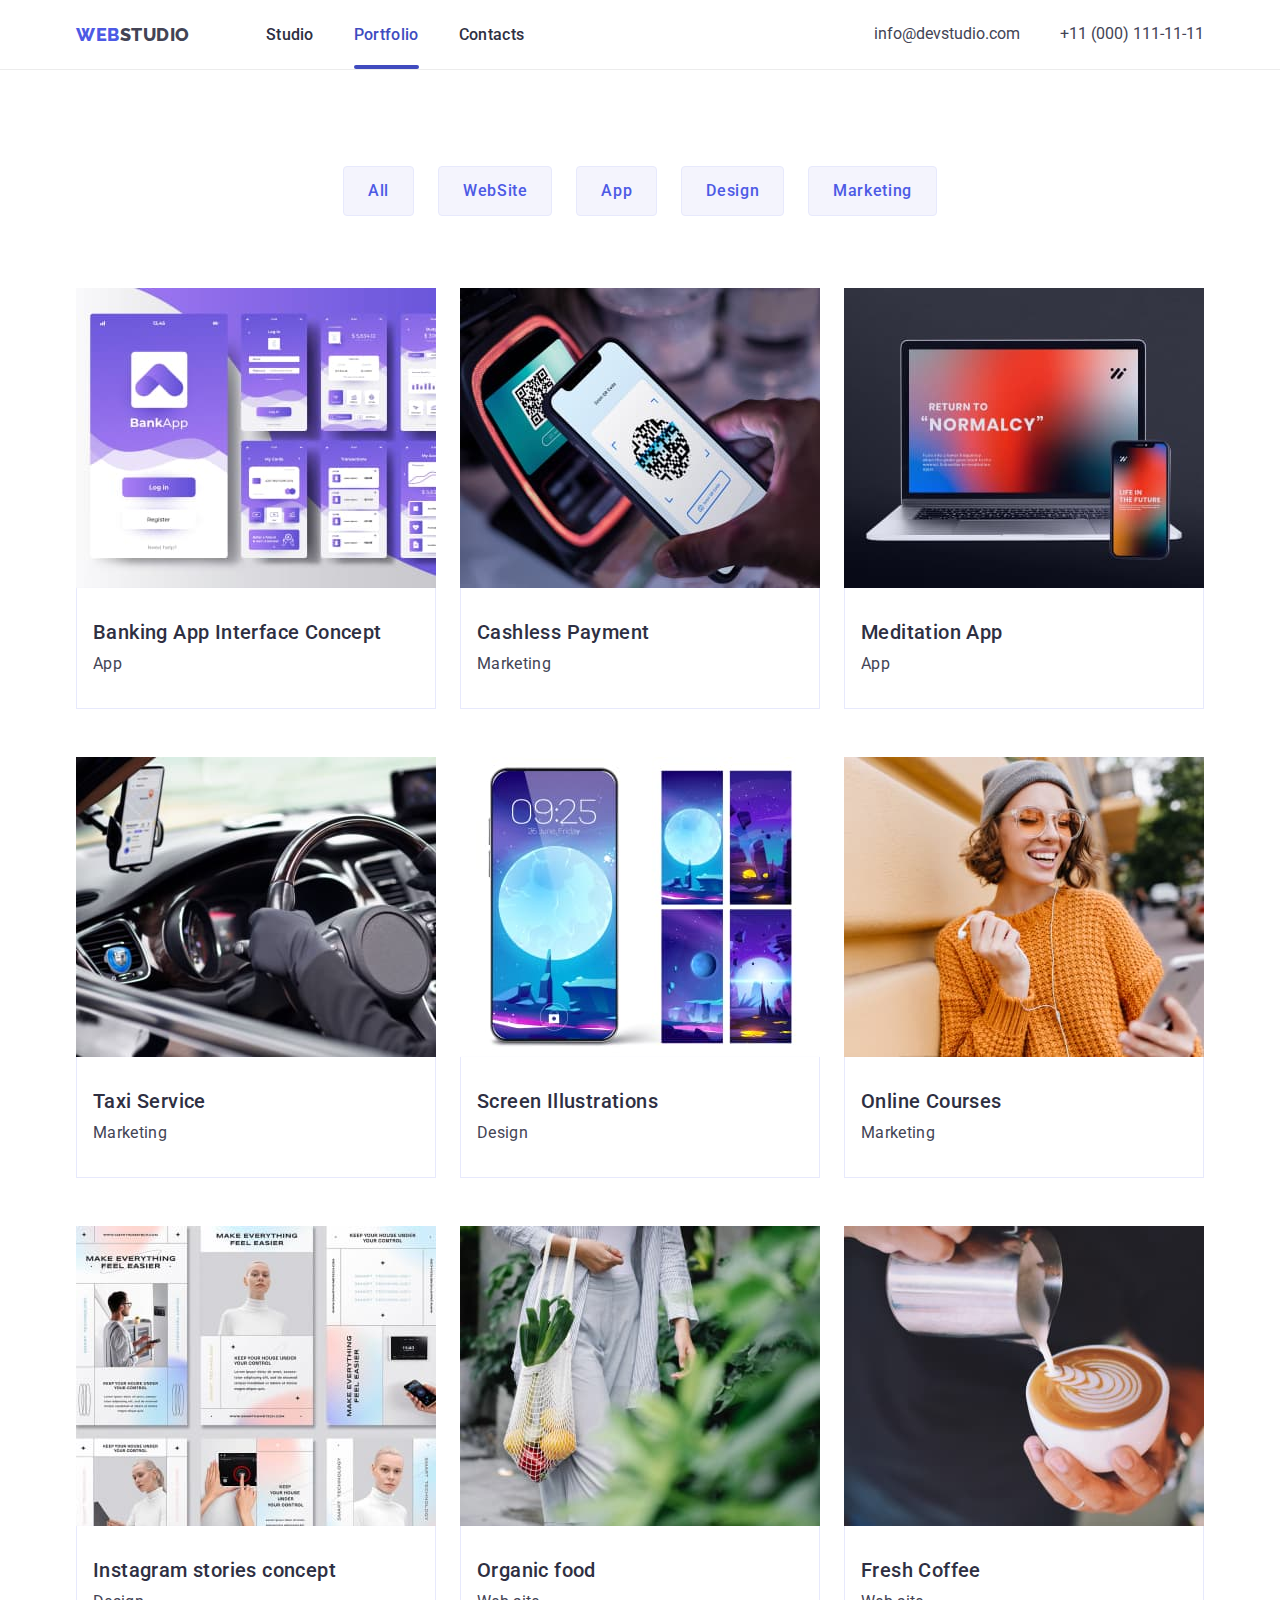
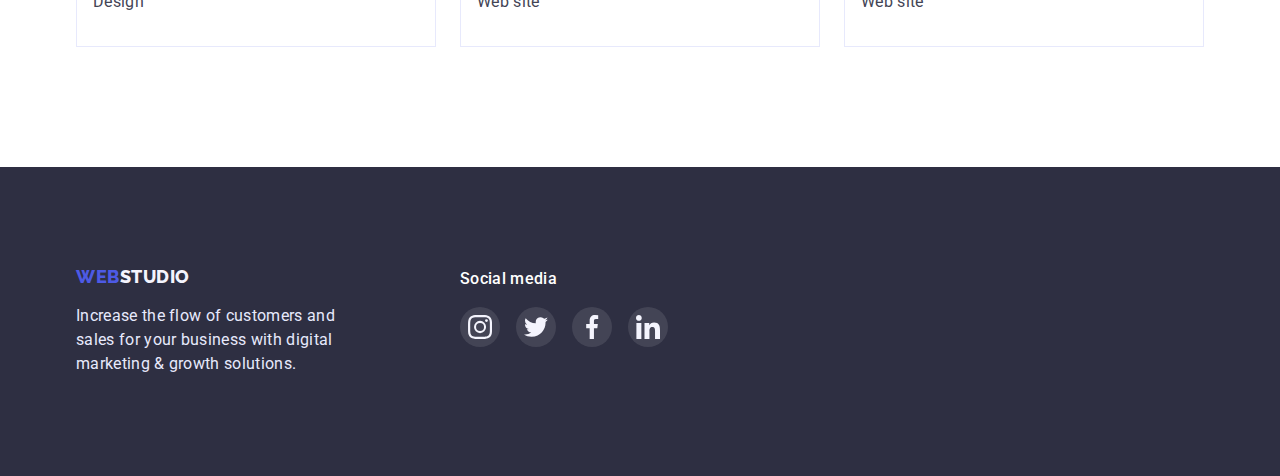
==== portfolio.html @ 92ae7d15 "first commit" ====
<!DOCTYPE html>
<html lang="en">
  <head>
    <meta charset="UTF-8" />
    <meta http-equiv="X-UA-Compatible" content="IE=edge" />
    <meta name="viewport" content="width=device-width, initial-scale=1.0" />
    <title>Portfolio</title>
    <link
      href="https://fonts.googleapis.com/css2?family=Raleway:wght@800&family=Roboto:wght@400;500;700;900&display=swap"
      rel="stylesheet"
    />
    <link
      rel="stylesheet"
      href="https://cdnjs.cloudflare.com/ajax/libs/modern-normalize/1.1.0/modern-normalize.min.css"
    />
    <link rel="stylesheet" href="./css/styles.css" />
  </head>

  <body>
    <!-- Header section -->
    <header class="header">
      <div class="container">
        <div class="container-header">
          <a class="logo" href="./index.html">
            <span class="logo-accent">Web</span>Studio</a
          >
          <nav>
            <ul class="site-nav">
              <li class="item">
                <a href="./index.html" class="nav-link">Studio</a>
              </li>
              <li class="item">
                <a href="./portfolio.html" class="nav-link current"
                  >Portfolio</a
                >
              </li>
              <li class="item">
                <a href="" class="nav-link">Contacts</a>
              </li>
            </ul>
          </nav>
          <address class="address">
            <ul class="address-list">
              <li class="item">
                <a href="mailto:info@devstudio.com" class="address-link"
                  >info@devstudio.com</a
                >
              </li>
              <li class="item">
                <a href="tel:+110001111111" class="address-link"
                  >+11 (000) 111-11-11</a
                >
              </li>
            </ul>
          </address>
        </div>
      </div>
    </header>
    <!-- Main content of the site -->
    <main>
      <section class="section-portfolio">
        <div class="container">
          <h1 class="visually-hidden">List of our projects</h1>
          <ul class="btn-list">
            <li class="btn-item"><button class="button">All</button></li>
            <li class="btn-item">
              <button class="button">WebSite</button>
            </li>
            <li class="btn-item"><button class="button">App</button></li>
            <li class="btn-item">
              <button class="button">Design</button>
            </li>
            <li class="btn-item">
              <button class="button">Marketing</button>
            </li>
          </ul>
          <ul class="card-set">
            <li class="card-item">
              <a href="" class="card-item-link">
                <div class="team-list-img-wrapper">
                  <img
                    src="./images/banking-img.jpg"
                    alt="banking app interface"
                    width="360"
                    height="300"
                  />
                  <p class="overlay"></p>
                </div>
                <div class="card-container">
                  <h2 class="projects-header">Banking App Interface Concept</h2>
                  <p class="projects-text">App</p>
                </div>
              </a>
            </li>
            <li class="card-item">
              <a href="" class="card-item-link">
                <div class="team-list-img-wrapper">
                  <img
                    src="./images/cashless-img.jpg"
                    alt="cashless payment"
                    width="360"
                    height="300"
                  />
                  <p class="overlay"></p>
                </div>

                <div class="card-container">
                  <h2 class="projects-header">Cashless Payment</h2>
                  <p class="projects-text">Marketing</p>
                </div>
              </a>
            </li>
            <li class="card-item">
              <a href="" class="card-item-link">
                <div class="team-list-img-wrapper">
                  <img
                    src="./images/meditation-img.jpg"
                    alt="meditation app"
                    width="360"
                    height="300"
                  />
                  <p class="overlay"></p>
                </div>

                <div class="card-container">
                  <h2 class="projects-header">Meditation App</h2>
                  <p class="projects-text">App</p>
                </div>
              </a>
            </li>
            <li class="card-item">
              <a href="" class="card-item-link">
                <div class="team-list-img-wrapper">
                  <img
                    src="./images/taxi-img.jpg"
                    alt="taxi service"
                    width="360"
                    height="300"
                  />
                  <p class="overlay"></p>
                </div>

                <div class="card-container">
                  <h2 class="projects-header">Taxi Service</h2>
                  <p class="projects-text">Marketing</p>
                </div>
              </a>
            </li>
            <li class="card-item">
              <a href="" class="card-item-link">
                <div class="team-list-img-wrapper">
                  <img
                    src="./images/screen-img.jpg"
                    alt="screen illustrations"
                    width="360"
                    height="300"
                  />
                  <p class="overlay"></p>
                </div>

                <div class="card-container">
                  <h2 class="projects-header">Screen Illustrations</h2>
                  <p class="projects-text">Design</p>
                </div>
              </a>
            </li>
            <li class="card-item">
              <a href="" class="card-item-link">
                <div class="team-list-img-wrapper">
                  <img
                    src="./images/online-img.jpg"
                    alt="online courses"
                    width="360"
                    height="300"
                  />
                  <p class="overlay"></p>
                </div>

                <div class="card-container">
                  <h2 class="projects-header">Online Courses</h2>
                  <p class="projects-text">Marketing</p>
                </div>
              </a>
            </li>
            <li class="card-item">
              <a href="" class="card-item-link">
                <div class="team-list-img-wrapper">
                  <img
                    src="./images/instagram-img.jpg"
                    alt="instagram stories"
                    width="360"
                    height="300"
                  />
                  <p class="overlay"></p>
                </div>

                <div class="card-container">
                  <h2 class="projects-header">Instagram stories concept</h2>
                  <p class="projects-text">Design</p>
                </div>
              </a>
            </li>
            <li class="card-item">
              <a href="" class="card-item-link">
                <div class="team-list-img-wrapper">
                  <img
                    src="./images/organic-img.jpg"
                    alt="organic food"
                    width="360"
                    height="300"
                  />
                  <p class="overlay"></p>
                </div>

                <div class="card-container">
                  <h2 class="projects-header">Organic food</h2>
                  <p class="projects-text">Web site</p>
                </div>
              </a>
            </li>
            <li class="card-item">
              <a href="" class="card-item-link">
                <div class="team-list-img-wrapper">
                  <img
                    src="./images/fresh-img.jpg"
                    alt="fresh coffee"
                    width="360"
                    height="300"
                  />
                  <p class="overlay"></p>
                </div>
                <div class="card-container">
                  <h2 class="projects-header">Fresh Coffee</h2>
                  <p class="projects-text">Web site</p>
                </div>
              </a>
            </li>
          </ul>
        </div>
      </section>
    </main>
    <!-- Footer area -->
    <footer class="footer">
      <div class="footer-container">
        <div class="logo-container">
          <a class="footer-logo" href="./index.html">
            <span class="logo-accent">Web</span>Studio</a
          >
          <p class="footer-text">
            Increase the flow of customers and sales for your business with
            digital marketing & growth solutions.
          </p>
        </div>
        <div class="footer-social">
          <p class="social-title">Social media</p>
          <ul class="social-icons">
            <li class="social-item">
              <a href="" class="social-link" aria-label="instagram icon"
                ><svg class="social-icon" width="24" height="24">
                  <use
                    href="./images/symbol-defs.svg#icon-instagram-small"
                  ></use></svg
              ></a>
            </li>
            <li class="social-item">
              <a href="" class="social-link" aria-label="twitter icon"
                ><svg class="social-icon" width="24" height="24">
                  <use
                    href="./images/symbol-defs.svg#icon-twitter-small"
                  ></use></svg
              ></a>
            </li>
            <li class="social-item">
              <a href="" class="social-link" aria-label="facebook icon"
                ><svg class="social-icon" width="24" height="24">
                  <use
                    href="./images/symbol-defs.svg#icon-facebook-small"
                  ></use></svg
              ></a>
            </li>
            <li class="social-item">
              <a href="" class="social-link" aria-label="linkedin icon"
                ><svg class="social-icon" width="24" height="24">
                  <use
                    href="./images/symbol-defs.svg#icon-linkedin-small"
                  ></use></svg
              ></a>
            </li>
          </ul>
        </div>
      </div>
    </footer>
  </body>
</html>
---- css/styles.css ----
:root {
  --primary-bg-color: #ffffff;
  --secondary-bg-color: #4d5ae5;
  --color-main-text: #434455;
  --color-secondary-text: #2e2f42;
  --accent: #404bbf;
  --color-bg-team: #f5f4fd;
  --color-footer-logo: #f4f4fd;
  --color-footer-text: #e7e9fc;
  --border-customers-color: #8e8f99;
  --customers-logo-color: #afb1b8;
  --transition-duration-and-func: 250ms cubic-bezier(0.4, 0, 0.2, 1);
}

/* General formatting */

body {
  background-color: var(--primary-bg-color);
  color: var(--color-main-text);
  font-family: "Roboto", sans-serif;
  font-style: normal;
  font-size: 16px;
}

ul,
ol {
  list-style: none;
  padding: 0;
  margin: 0;
}

a {
  text-decoration: none;
}

button {
  cursor: pointer;
}

.container {
  margin-right: auto;
  margin-left: auto;
  width: 1158px;
  padding-left: 15px;
  padding-right: 15px;
}

/* Logo */
.logo {
  margin-right: 76px;

  color: var(--color-main-text);
  font-family: "Raleway", sans-serif;
  font-weight: 800;
  font-size: 18px;
  line-height: 1.33;
  letter-spacing: 0.03em;
  text-transform: uppercase;
}

.logo-accent {
  color: var(--secondary-bg-color);
}

/* Header */

.header {
  border-bottom: 1px solid #ececec;
}

.container-header {
  display: flex;
  align-items: center;
}

/* Nav */

.site-nav {
  display: flex;
}

.site-nav .item:not(:first-child) {
  margin-left: 40px;
}

.nav-link {
  display: block;
  padding-top: 24px;
  padding-bottom: 24px;

  color: var(--color-secondary-text);
  font-weight: 500;
  line-height: 1.33;
  letter-spacing: 0.02em;
}

.nav-link:hover,
.nav-link:focus {
  color: var(--accent);
  transition: color 250ms var(--animation-timing-function);
}

.nav-link.current {
  color: var(--accent);
  position: relative;
}

.nav-link.current::after {
  content: "";
  position: absolute;
  display: block;
  bottom: 0;

  width: 100%;
  height: 4px;
  border-radius: 2px;
  background-color: var(--accent);
}

.address {
  margin-left: auto;
}

.address-list {
  display: flex;
}

.address-list .item + .item {
  margin-left: 40px;
}

.address-link {
  font-style: normal;
  color: var(--color-main-text);
}
.address-link:hover,
.address-link:focus {
  color: var(--accent);
  transition: color var(--transition-duration-and-func);
}

/* Section hero */
.hero {
  padding: 188px 0;
  margin-right: auto;
  margin-left: auto;
  text-align: center;
  max-width: 1440px;
  background-position: center;
  background-size: cover;
  background-image: linear-gradient(
      rgba(46, 47, 66, 0.7),
      rgba(46, 47, 66, 0.7)
    ),
    url(../images/people-office.jpg);
}

.hero-header {
  margin-top: 0;
  margin-bottom: 48px;
  margin-left: auto;
  margin-right: auto;
  width: 496px;
  font-weight: 700;
  font-size: 56px;
  line-height: 1.07;
  text-align: center;
  letter-spacing: 0.02em;
  color: var(--primary-bg-color);
}

.btn {
  border: none;
  border-radius: 4px;
  width: 169px;
  height: 56px;

  box-shadow: 0px 4px 4px rgba(0, 0, 0, 0.15);
  background-color: var(--secondary-bg-color);
  color: var(--primary-bg-color);

  font-family: "Roboto", sans-serif;
  font-weight: 500;
  font-size: 16px;
  line-height: 1.33;
  letter-spacing: 0.04em;
}

.btn:hover,
.btn:focus {
  background-color: var(--accent);
  transition: background-color var(--transition-duration-and-func);
}

/* Our advantages section style */
.advantages {
  padding-top: 120px;
}

.visually-hidden {
  position: absolute;
  white-space: nowrap;
  width: 1px;
  height: 1px;
  overflow: hidden;
  border: 0;
  padding: 0;
  clip: rect(0 0 0 0);
  clip-path: inset(50%);
  margin: -1px;
}

.advantages-list {
  display: flex;
}

.advantages-list > .item {
  flex-basis: calc((100% - 72px) / 4);
  display: flex;
  flex-direction: column;
}

.icons {
  display: flex;
  justify-content: center;
  padding-top: 24px;
  padding-bottom: 24px;
  border-radius: 4px;
  background-color: var(--color-footer-logo);
}

.advantages-sprite {
  width: 64px;
  height: 64px;
}

.subtitle-advantages {
  margin-top: 8px;
  margin-bottom: 8px;
  font-weight: 500;
  font-size: 20px;
  line-height: 1.2;
  letter-spacing: 0.02em;
  color: var(--color-secondary-text);
}

.text-advantages {
  margin: 0;
  line-height: 1.5;
  letter-spacing: 0.02em;
}

.advantages-list .item + .item {
  margin-left: 24px;
}

/* Section what are we doing */

.occupation {
  padding-top: 120px;
  padding-bottom: 120px;
}

.gallery-title {
  margin-top: 0;
  margin-bottom: 72px;

  font-weight: 700;
  font-size: 36px;
  line-height: 1.11;
  color: var(--color-secondary-text);
  text-align: center;
  text-transform: capitalize;
}

img {
  display: block;
  max-width: 100%;
  height: auto;
}

.occupation-list {
  display: flex;
}

.occupation-list .item + .item {
  margin-left: 24px;
}

/* Section our team  */
.team {
  padding-top: 120px;
  padding-bottom: 120px;
  background-color: var(--color-bg-team);
}

.title-section {
  margin-top: 0;
  margin-bottom: 72px;

  font-weight: 700;
  font-size: 36px;
  line-height: 1.11;
  letter-spacing: 0.02em;
  text-align: center;
  text-transform: capitalize;
  color: var(--color-secondary-text);
}

.team-list {
  display: flex;
}

.team-link {
  padding-bottom: 32px;
  border-radius: 0px 0px 4px 4px;
  background-color: var(--primary-bg-color);
  box-shadow: 0px 1px 6px rgba(46, 47, 66, 0.08),
    0px 1px 1px rgba(46, 47, 66, 0.16), 0px 2px 1px rgba(46, 47, 66, 0.08);
}

.team-link:not(:last-child) {
  margin-right: 24px;
}

.subtitle-team {
  margin-top: 32px;
  margin-bottom: 8px;
  font-weight: 500;
  font-size: 20px;
  line-height: 1.2;
  letter-spacing: 0.02em;
  text-align: center;
  color: var(--color-secondary-text);
}

.text-team {
  margin-top: 0;
  margin-bottom: 0;
  text-align: center;
  line-height: 1.5;
  letter-spacing: 0.02em;
}

/* social links list */

.social-links {
  display: flex;
  justify-content: center;
  margin-top: 8px;
}

.social-links .link {
  display: flex;
  align-items: center;
  justify-content: center;
  width: 40px;
  height: 40px;
  border-radius: 50%;
  background-repeat: no-repeat;
  background-position: center;
  background-color: var(--secondary-bg-color);
}

.social-links > li {
  margin-right: 24px;
}

.social-links > li:last-child {
  margin-right: 0;
}

.social-links .link:hover,
.social-links .link:focus {
  background-color: var(--accent);
  transition: background-color var(--transition-duration-and-func);
}

/* customers */

.customers {
  padding-top: 130px;
  padding-bottom: 120px;
}

.customers-list {
  display: flex;
}

.customers-image {
  display: flex;
}

.customers-image:not(:last-child) {
  margin-right: 24px;
}

.customers-link {
  display: flex;
  justify-content: center;
  align-items: center;
  fill: var(--customers-logo-color);
  width: 168px;
  height: 88px;
  border: 1px solid var(--border-customers-color);
  border-radius: 4px;
}

.customer-logo {
  fill: #afb1b8;
}

.customers-list .customers-link:hover,
.customers-list .customers-link:focus {
  fill: var(--accent);
  border-color: var(--accent);
  cursor: pointer;
  transition: fill var(--transition-duration-and-func),
    border-color var(--transition-duration-and-func);
}

/* Footer */
.footer {
  padding-top: 100px;
  padding-bottom: 100px;
  background-color: var(--color-secondary-text);
}

.footer-container {
  display: flex;
  width: 1158px;
  margin-right: auto;
  margin-left: auto;
  padding-left: 15px;
  padding-right: 15px;
}

.logo-container {
  display: flex;
  flex-direction: column;
}
.footer-logo {
  margin-bottom: 16px;
  color: var(--color-footer-logo);
  font-family: "Raleway", sans-serif;
  font-style: normal;
  font-weight: 800;
  font-size: 18px;
  line-height: 1.16;
  align-items: center;
  letter-spacing: 0.03em;
  text-transform: uppercase;
}

.footer-text {
  margin-top: 0;
  margin-bottom: 0;
  width: 264px;
  color: var(--color-footer-text);
  line-height: 1.5;
  letter-spacing: 0.02em;
}

.footer-social {
  margin-left: 120px;
  width: 208px;
}

.social-title {
  margin-top: 0;
  margin-bottom: 16px;
  font-weight: 500;
  line-height: 1.5;
  letter-spacing: 0.02em;
  color: var(--primary-bg-color);
}

.social-icons {
  display: flex;
}

.social-item {
  display: flex;
}

.social-link {
  display: flex;
  align-items: center;
  justify-content: center;
  width: 40px;
  height: 40px;
  border-radius: 50%;
  background-repeat: no-repeat;
  background-position: center;
  background-color: rgba(255, 255, 255, 0.1);
}

.social-icons .social-link:hover,
.social-icons .social-link:focus {
  background-color: #31d0aa;
  transition: background-color var(--transition-duration-and-func);
}

.social-item:not(:last-child) {
  margin-right: 16px;
}

/* modal window */

.backdrop {
  position: fixed;
  top: 0;
  z-index: 100;
  width: 100%;
  height: 100%;
  background-color: rgba(46, 47, 66, 0.4);

  transition: opacity var(--transition-duration-and-func),
    visibility var(--transition-duration-and-func);
}

.modal {
  position: absolute;
  top: 50%;
  left: 50%;
  transform: translate(-50%, -50%);
  width: 408px;
  height: 576px;
  background-color: #fcfcfc;
  box-shadow: 0px 1px 1px rgba(0, 0, 0, 0.14), 0px 1px 3px rgba(0, 0, 0, 0.12),
    0px 2px 1px rgba(0, 0, 0, 0.2);
  border-radius: 4px;
}

.backdrop.is-hidden {
  opacity: 0;
  visibility: hidden;
  pointer-events: none;
}

.modal-close-btn {
  position: absolute;
  top: 24px;
  right: 24px;
  display: flex;
  align-items: center;
  justify-content: center;
  width: 24px;
  height: 24px;
  border-radius: 50%;
  padding: 0;
  transition: border-color var(--transition-duration-and-func);
  background-color: var(--color-footer-text);
  border: 1px solid rgba(0, 0, 0, 0.1);
}

.modal-close-btn:hover,
.modal-close-btn:focus {
  border-color: var(--accent);
}

.modal-close-btn-icon {
  transition: fill var(--transition-duration-and-func);
}

.modal-close-btn:hover .modal-close-btn-icon,
.modal-close-btn:focus .modal-close-btn-icon {
  fill: var(--accent);
}

/* Portfolio.html */

/* Main content of the site */
.section-portfolio {
  padding-top: 96px;
  padding-bottom: 120px;
}

.btn-list {
  display: flex;
  justify-content: center;
  flex-wrap: nowrap;
  margin-bottom: 72px;
}

.button {
  padding: 12px 24px;
  color: var(--secondary-bg-color);
  background-color: #f4f4fd;
  border: 1px solid #e7e9fc;
  border-radius: 4px;

  font-family: "Roboto", sans-serif;
  font-weight: 500;
  font-size: 16px;
  line-height: 1.5;
  letter-spacing: 0.04em;
  text-align: center;
  background-color: var(--color-footer-logo);
}

.btn-item:not(:last-child) {
  margin-right: 24px;
}

.button:hover,
.button:focus {
  background-color: var(--accent);
  color: var(--primary-bg-color);
  border-color: transparent;
  box-shadow: 0px 3px 1px rgba(0, 0, 0, 0.1), 0px 2px 1px rgba(0, 0, 0, 0.08),
    0px 2px 2px rgba(0, 0, 0, 0.12);
  transition: background-color var(--transition-duration-and-func),
    color var(--transition-duration-and-func),
    border-color var(--transition-duration-and-func),
    box-shadow var(--transition-duration-and-func);
}

.card-set {
  display: flex;
  flex-wrap: wrap;
}

.card-item {
  flex-basis: calc((100% - 48px) / 3);
}

.card-item:not(:nth-child(3n)) {
  margin-right: 24px;
}

.card-item:not(:nth-last-child(-n + 3)) {
  margin-bottom: 48px;
}

.card-item-link {
  display: block;
}

.team-list-img-wrapper {
  position: relative;
  overflow: hidden;
}

.overlay {
  display: inline-block;
  position: absolute;
  left: 0;
  top: 0;
  margin: 0;
  content: "";
  width: 100%;
  height: 100%;
  overflow: auto;
  transform: translate(0, 100%);
  transition: transform var(--transition-duration-and-func);
  background-color: var(--secondary-bg-color);
  background-blend-mode: soft-light;
  mix-blend-mode: normal;
}

.card-item-link:hover .overlay,
.card-item-link:focus .overlay {
  transform: translate(0, 0);
}

.card-item-link:hover,
.card-item-link:focus {
  box-shadow: 0px 1px 6px rgba(46, 47, 66, 0.08),
    0px 1px 1px rgba(46, 47, 66, 0.16), 0px 2px 1px rgba(46, 47, 66, 0.08);
  transition: box-shadow var(--transition-duration-and-func);
}

.card-container {
  padding-top: 32px;
  padding-bottom: 32px;
  padding-left: 16px;
  border-left: 1px solid #e7e9fc;
  border-bottom: 1px solid #e7e9fc;
  border-right: 1px solid #e7e9fc;
}

.projects-header {
  margin-bottom: 8px;
  margin-top: 0;
  font-weight: 500;
  font-size: 20px;
  line-height: 1.2;
  letter-spacing: 0.02em;
  color: var(--color-secondary-text);
}

.projects-text {
  margin: 0;
  line-height: 1.5;
  letter-spacing: 0.02em;
  color: var(--color-main-text);
}
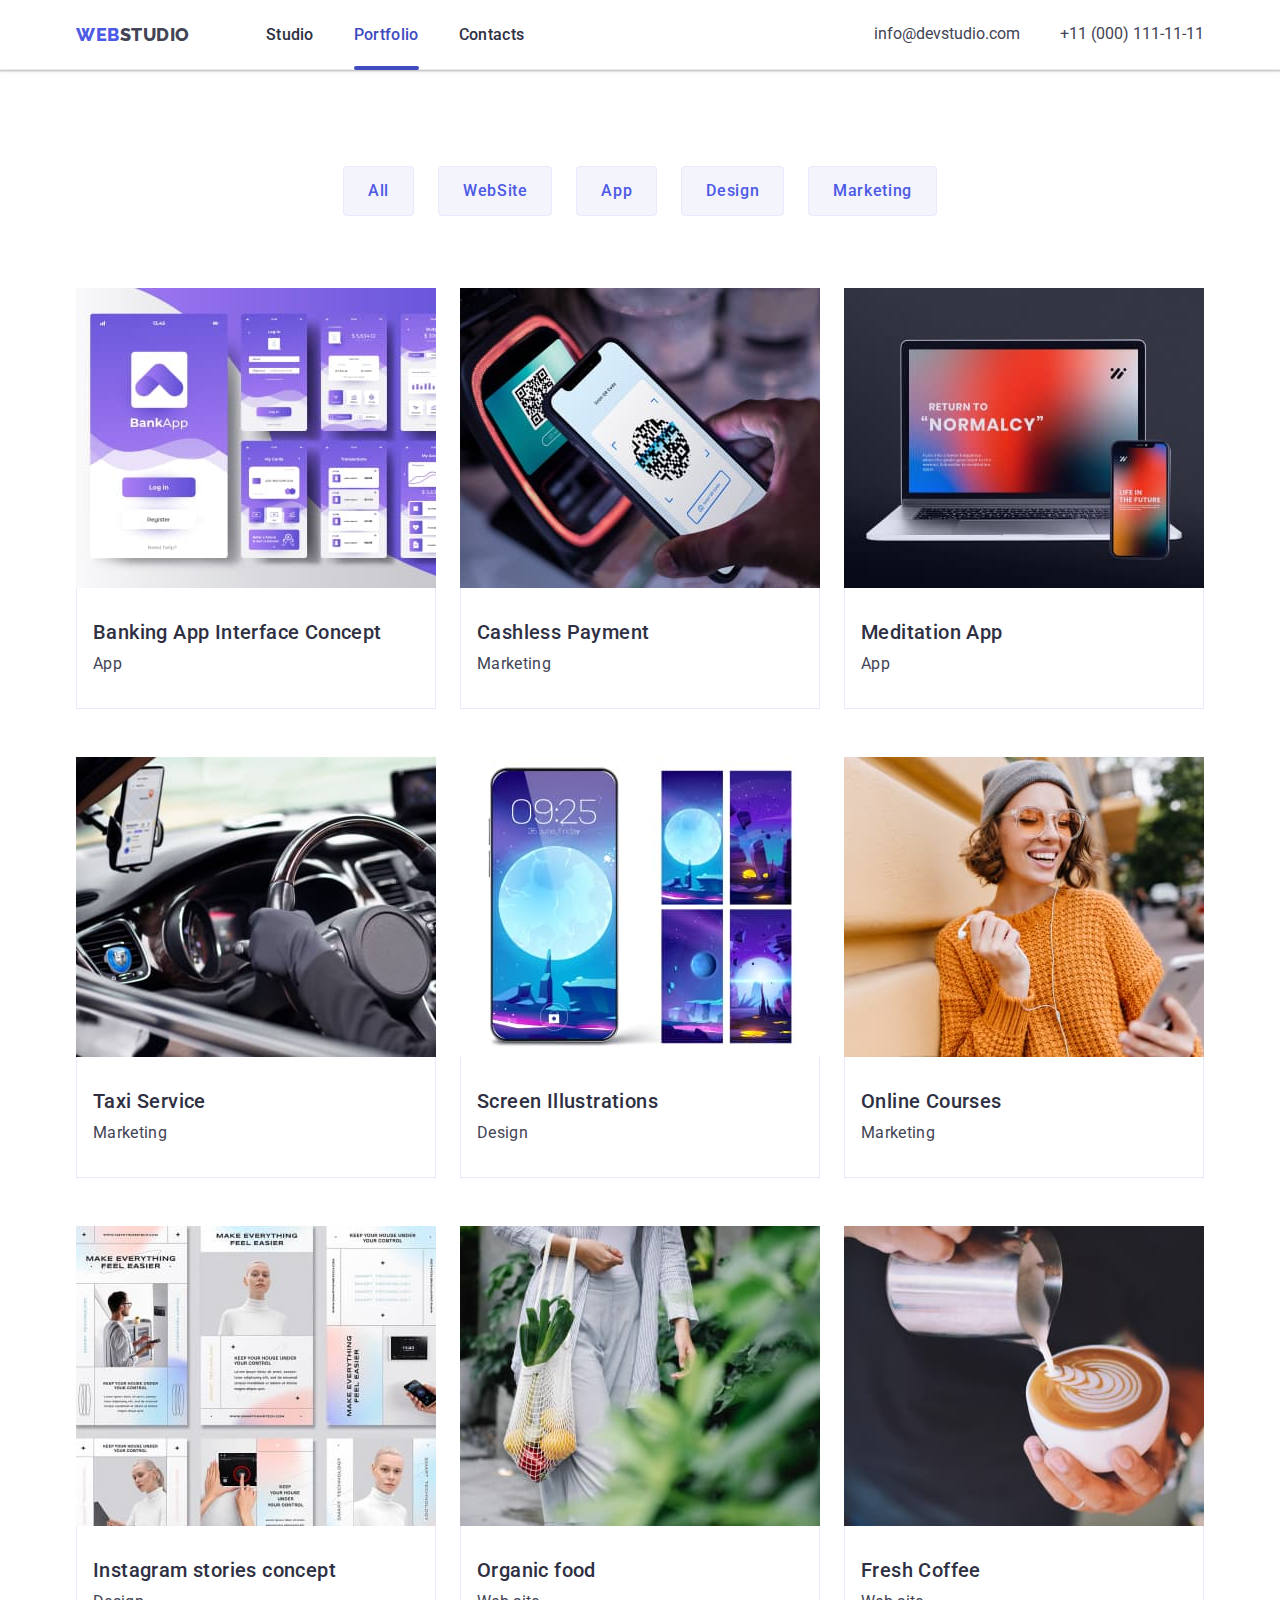
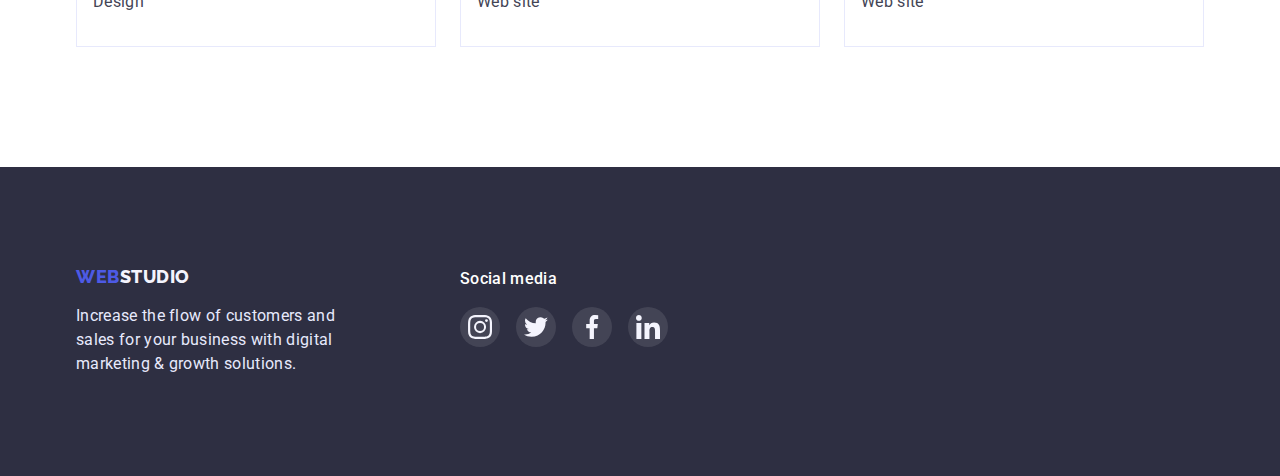
==== commit 0698b4c9: "fixed" ====
--- a/portfolio.html
+++ b/portfolio.html
@@ -84,7 +84,11 @@
                     width="360"
                     height="300"
                   />
-                  <p class="overlay"></p>
+                  <p class="overlay">
+                    14 Stylish and User-Friendly App Design Concepts · Task
+                    Manager App · Calorie Tracker App · Exotic Fruit Ecommerce
+                    App · Cloud Storage App
+                  </p>
                 </div>
                 <div class="card-container">
                   <h2 class="projects-header">Banking App Interface Concept</h2>
@@ -101,7 +105,11 @@
                     width="360"
                     height="300"
                   />
-                  <p class="overlay"></p>
+                  <p class="overlay">
+                    14 Stylish and User-Friendly App Design Concepts · Task
+                    Manager App · Calorie Tracker App · Exotic Fruit Ecommerce
+                    App · Cloud Storage App
+                  </p>
                 </div>
 
                 <div class="card-container">
@@ -119,7 +127,11 @@
                     width="360"
                     height="300"
                   />
-                  <p class="overlay"></p>
+                  <p class="overlay">
+                    14 Stylish and User-Friendly App Design Concepts · Task
+                    Manager App · Calorie Tracker App · Exotic Fruit Ecommerce
+                    App · Cloud Storage App
+                  </p>
                 </div>
 
                 <div class="card-container">
@@ -137,7 +149,11 @@
                     width="360"
                     height="300"
                   />
-                  <p class="overlay"></p>
+                  <p class="overlay">
+                    14 Stylish and User-Friendly App Design Concepts · Task
+                    Manager App · Calorie Tracker App · Exotic Fruit Ecommerce
+                    App · Cloud Storage App
+                  </p>
                 </div>
 
                 <div class="card-container">
@@ -155,7 +171,11 @@
                     width="360"
                     height="300"
                   />
-                  <p class="overlay"></p>
+                  <p class="overlay">
+                    14 Stylish and User-Friendly App Design Concepts · Task
+                    Manager App · Calorie Tracker App · Exotic Fruit Ecommerce
+                    App · Cloud Storage App
+                  </p>
                 </div>
 
                 <div class="card-container">
@@ -173,7 +193,11 @@
                     width="360"
                     height="300"
                   />
-                  <p class="overlay"></p>
+                  <p class="overlay">
+                    14 Stylish and User-Friendly App Design Concepts · Task
+                    Manager App · Calorie Tracker App · Exotic Fruit Ecommerce
+                    App · Cloud Storage App
+                  </p>
                 </div>
 
                 <div class="card-container">
@@ -191,7 +215,11 @@
                     width="360"
                     height="300"
                   />
-                  <p class="overlay"></p>
+                  <p class="overlay">
+                    14 Stylish and User-Friendly App Design Concepts · Task
+                    Manager App · Calorie Tracker App · Exotic Fruit Ecommerce
+                    App · Cloud Storage App
+                  </p>
                 </div>
 
                 <div class="card-container">
@@ -209,7 +237,11 @@
                     width="360"
                     height="300"
                   />
-                  <p class="overlay"></p>
+                  <p class="overlay">
+                    14 Stylish and User-Friendly App Design Concepts · Task
+                    Manager App · Calorie Tracker App · Exotic Fruit Ecommerce
+                    App · Cloud Storage App
+                  </p>
                 </div>
 
                 <div class="card-container">
@@ -227,7 +259,11 @@
                     width="360"
                     height="300"
                   />
-                  <p class="overlay"></p>
+                  <p class="overlay">
+                    14 Stylish and User-Friendly App Design Concepts · Task
+                    Manager App · Calorie Tracker App · Exotic Fruit Ecommerce
+                    App · Cloud Storage App
+                  </p>
                 </div>
                 <div class="card-container">
                   <h2 class="projects-header">Fresh Coffee</h2>
--- a/css/styles.css
+++ b/css/styles.css
@@ -66,6 +66,8 @@
 
 .header {
   border-bottom: 1px solid #ececec;
+  box-shadow: 0px 2px 1px rgba(46, 47, 66, 0.08),
+    0px 1px 1px rgba(46, 47, 66, 0.16), 0px 1px 6px rgba(46, 47, 66, 0.08);
 }
 
 .container-header {
@@ -92,12 +94,12 @@
   font-weight: 500;
   line-height: 1.33;
   letter-spacing: 0.02em;
+  transition: color var(--transition-duration-and-func);
 }
 
 .nav-link:hover,
 .nav-link:focus {
   color: var(--accent);
-  transition: color 250ms var(--animation-timing-function);
 }
 
 .nav-link.current {
@@ -109,7 +111,7 @@
   content: "";
   position: absolute;
   display: block;
-  bottom: 0;
+  bottom: -1px;
 
   width: 100%;
   height: 4px;
@@ -132,11 +134,11 @@
 .address-link {
   font-style: normal;
   color: var(--color-main-text);
+  transition: color var(--transition-duration-and-func);
 }
 .address-link:hover,
 .address-link:focus {
   color: var(--accent);
-  transition: color var(--transition-duration-and-func);
 }
 
 /* Section hero */
@@ -184,12 +186,12 @@
   font-size: 16px;
   line-height: 1.33;
   letter-spacing: 0.04em;
+  transition: background-color var(--transition-duration-and-func);
 }
 
 .btn:hover,
 .btn:focus {
   background-color: var(--accent);
-  transition: background-color var(--transition-duration-and-func);
 }
 
 /* Our advantages section style */
@@ -357,9 +359,9 @@
   width: 40px;
   height: 40px;
   border-radius: 50%;
-  background-repeat: no-repeat;
-  background-position: center;
+
   background-color: var(--secondary-bg-color);
+  transition: background-color var(--transition-duration-and-func);
 }
 
 .social-links > li {
@@ -373,7 +375,6 @@
 .social-links .link:hover,
 .social-links .link:focus {
   background-color: var(--accent);
-  transition: background-color var(--transition-duration-and-func);
 }
 
 /* customers */
@@ -404,6 +405,8 @@
   height: 88px;
   border: 1px solid var(--border-customers-color);
   border-radius: 4px;
+  transition: fill var(--transition-duration-and-func),
+    border-color var(--transition-duration-and-func);
 }
 
 .customer-logo {
@@ -414,9 +417,6 @@
 .customers-list .customers-link:focus {
   fill: var(--accent);
   border-color: var(--accent);
-  cursor: pointer;
-  transition: fill var(--transition-duration-and-func),
-    border-color var(--transition-duration-and-func);
 }
 
 /* Footer */
@@ -493,12 +493,12 @@
   background-repeat: no-repeat;
   background-position: center;
   background-color: rgba(255, 255, 255, 0.1);
+  transition: background-color var(--transition-duration-and-func);
 }
 
 .social-icons .social-link:hover,
 .social-icons .social-link:focus {
   background-color: #31d0aa;
-  transition: background-color var(--transition-duration-and-func);
 }
 
 .social-item:not(:last-child) {
@@ -557,6 +557,7 @@
 .modal-close-btn:hover,
 .modal-close-btn:focus {
   border-color: var(--accent);
+  background-color: var(--accent);
 }
 
 .modal-close-btn-icon {
@@ -565,7 +566,7 @@
 
 .modal-close-btn:hover .modal-close-btn-icon,
 .modal-close-btn:focus .modal-close-btn-icon {
-  fill: var(--accent);
+  fill: var(--primary-bg-color);
 }
 
 /* Portfolio.html */
@@ -597,6 +598,10 @@
   letter-spacing: 0.04em;
   text-align: center;
   background-color: var(--color-footer-logo);
+  transition: background-color var(--transition-duration-and-func),
+    color var(--transition-duration-and-func),
+    border-color var(--transition-duration-and-func),
+    box-shadow var(--transition-duration-and-func);
 }
 
 .btn-item:not(:last-child) {
@@ -610,10 +615,6 @@
   border-color: transparent;
   box-shadow: 0px 3px 1px rgba(0, 0, 0, 0.1), 0px 2px 1px rgba(0, 0, 0, 0.08),
     0px 2px 2px rgba(0, 0, 0, 0.12);
-  transition: background-color var(--transition-duration-and-func),
-    color var(--transition-duration-and-func),
-    border-color var(--transition-duration-and-func),
-    box-shadow var(--transition-duration-and-func);
 }
 
 .card-set {
@@ -635,6 +636,7 @@
 
 .card-item-link {
   display: block;
+  transition: box-shadow var(--transition-duration-and-func);
 }
 
 .team-list-img-wrapper {
@@ -643,20 +645,29 @@
 }
 
 .overlay {
+  content: "";
   display: inline-block;
   position: absolute;
   left: 0;
   top: 0;
   margin: 0;
-  content: "";
   width: 100%;
   height: 100%;
   overflow: auto;
-  transform: translate(0, 100%);
-  transition: transform var(--transition-duration-and-func);
+  padding-top: 40px;
+  padding-left: 32px;
+  padding-right: 32px;
+
+  font-weight: 400;
+  line-height: 1.5;
+  letter-spacing: 0.02em;
+
   background-color: var(--secondary-bg-color);
   background-blend-mode: soft-light;
   mix-blend-mode: normal;
+  color: var(--color-footer-logo);
+  transform: translate(0, 100%);
+  transition: transform var(--transition-duration-and-func);
 }
 
 .card-item-link:hover .overlay,
@@ -668,7 +679,6 @@
 .card-item-link:focus {
   box-shadow: 0px 1px 6px rgba(46, 47, 66, 0.08),
     0px 1px 1px rgba(46, 47, 66, 0.16), 0px 2px 1px rgba(46, 47, 66, 0.08);
-  transition: box-shadow var(--transition-duration-and-func);
 }
 
 .card-container {
